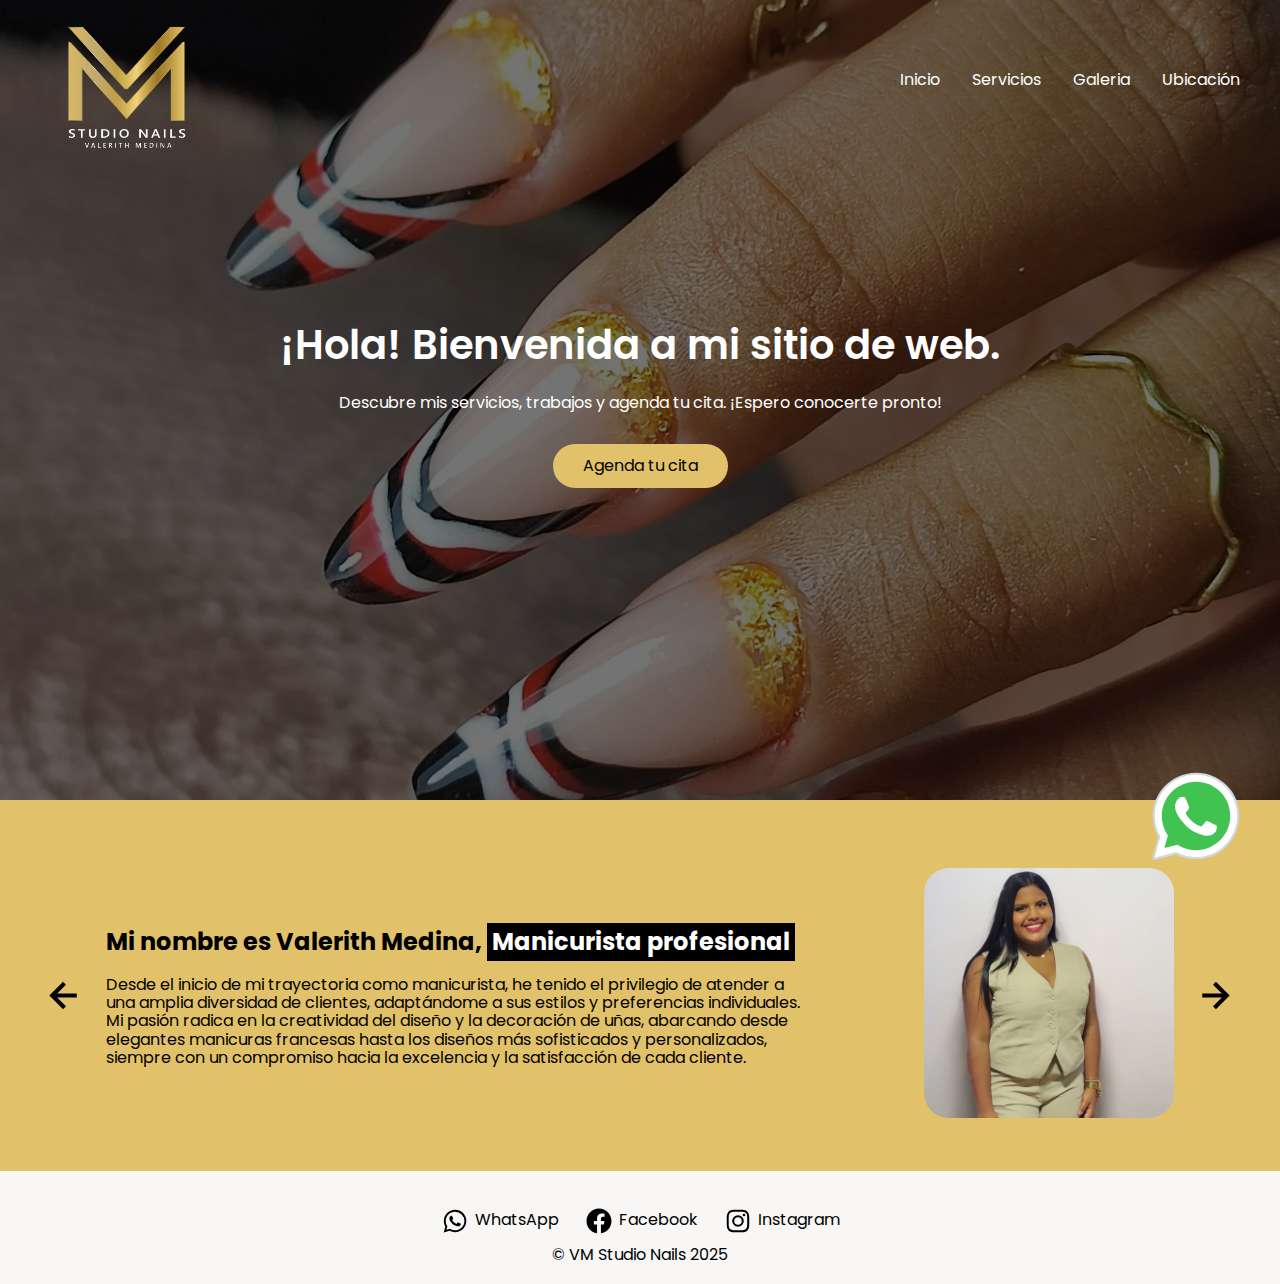
==== index.html @ f71b462e "primer repositorio" ====
<!DOCTYPE html>
<html lang="en">
<head>
    <meta charset="UTF-8">
    <meta name="viewport" content="width=device-width, initial-scale=1.0">
    <link rel="shortcut icon"  href="./image/Logo-sin-circulo.png" type="image/x-icon">
    <link rel="stylesheet" href="./CSS/Style.css">
    <link rel="stylesheet" href="./CSS/normalize.css">
    <title>VM Studionails</title>
    <meta name="title" content="Valerith Medina - StudioNails" />
    <meta name="description" content="Transforma tus uñas con los diseños más exclusivos y servicios de calidad. ¡Descubre el arte de la manicura en nuestra página web y reserva tu cita hoy" />

    <!-- Open Graph / Facebook -->
    <meta property="og:type" content="website"/>
    <meta property="og:url" content="https://VMStudionails.com/" />
    <meta property="og:title" content="Valerith Medina - StudioNails" />
    <meta property="og:description" content="Transforma tus uñas con los diseños más exclusivos y servicios de calidad. ¡Descubre el arte de la manicura en nuestra página web y reserva tu cita hoy" />
    <meta property="og:image" content="https://drive.google.com/file/d/1LqUIKLNgIzP4j2QgYNeeBgEh4cgS9GEn/view?usp=drive_link" />


</head>
<body>
    
    <body>
        <div>
            <img class="btn_ws btn_ws_style" src="./image/whatsapp.svg" alt="Boton whatsapp"></a>
        </div>

        <header class="hero">
            <nav class="nav container">
                
                <div class="nav_logo">
                    <img class="nav_title" src="./image/Logo-sin-circulo.png" alt="Logovalenails">
                </div>

                <ul class="nav_link nav_link--menu">

                    <li class="nav_items">
                        <a href="#" id="nav_inicio" class="nav_links">Inicio</a>
                    </li>
                    <li class="nav_items">
                        <a href="#" id="nav_servicios" class="nav_links">Servicios</a>
                    </li>
                    <li class="nav_items">
                        <a href="#" id="nav_trabajos" class="nav_links">Galeria</a>
                    </li>
                    <li class="nav_items">
                        <a href="#" id="nav_info" class="nav_links">Ubicación</a>
                    </li>

                    <img src="./image/close.svg" class="nav_close" alt="close">
                </ul>
    
                <div class="nav_menu">
                    <img src="./image/menu-alt-right.svg" class="nav_img" alt="Menu">
                </div>
    
            </nav>
    
            <section class="hero_container container">
                <h1 class="hero_title">¡Hola! Bienvenida a mi sitio de web.</h1>
                <p class="hero_paragraph">Descubre mis servicios, trabajos y agenda tu cita. ¡Espero conocerte pronto!</p>
                <button id="btn_whatsapp" class="btn_ws cta">Agenda tu cita</button>
    
            </section>
        </header>
        <main>

            <section class="blog">
                <div class="blog_container container">
                    <img class="blog_arrow" id="before" src="./image/letfarrow.svg" alt="leftarrow">
    
                    <section class="blog_body blog_body--show" data-id="1">
                        <div class="blog_texts">
                            <h2 class="subtitle">Mi nombre es Valerith Medina, <span class="blog_course">Manicurista profesional</span></h2>
                            <p class="blog_review">Desde el inicio de mi trayectoria como manicurista, he tenido el privilegio de atender a una amplia diversidad de clientes, adaptándome a sus estilos y preferencias individuales. Mi pasión radica en la creatividad del diseño y la decoración de uñas, abarcando desde elegantes manicuras francesas hasta los diseños más sofisticados y personalizados, siempre con un compromiso hacia la excelencia y la satisfacción de cada cliente.</p>
                        </div>
    
                        <figure class="blog_picture">
                            <img class="blog_img" src="./image/Webp/ValerithMedina.webp" alt="Foto de valerith">
    
                        </figure>
    
                    </section>
                     
    
                    <section class="blog_body" data-id="2">
                        <div class="blog_texts">
                            <h2 class="subtitle"><span class="blog_course">Profesionalismo, Excelencia y dedicación</span> en el cuidado de tus uñas</h2>
                            <p class="blog_review">Como manicurista, mi prioridad es realzar la belleza de tus manos con técnicas innovadoras y personalizadas. Cuento con certificados que avalan mi formación y experiencia, lo que garantiza un servicio profesional respaldado por los más altos estándares de calidad. Trabajo con productos de excelencia, asegurando siempre higiene y cuidado.</p>
                        </div>
    
                        <figure class="blog_picture">
                            <img class="blog_img-1-2" src="./image/Webp/Certifado1.webp" alt="Foto de valerith">
    
                        </figure>
    
                    </section>
    
    
                    <section class="blog_body" data-id="3">
                        <div class="blog_texts">
                            <h2 class="subtitle">Queridas clientas, Con<span class="blog_course">3 años de experiencia</span>en el arte del cuidado de uñas.</h2>
                            <p class="blog_review">Para mí, cada visita es una oportunidad de reafirmar mi compromiso con la calidad y la excelencia. Siempre será un verdadero placer atenderles, crear momentos únicos y contribuir a que luzcan aún más radiantes.</p>
                        </div>
    
                        <figure class="blog_picture">
                            <img class="blog_img-1-2" src="./image/Webp/Certificado2.webp" alt="Foto de valerith">
    
                        </figure>
    
                    </section>
    
                    <img class="blog_arrow" id="next" src="./image/rightarrow.svg" alt="rightarrow">
                </div>
    
    
    
            </section>
        </main>

        <footer class="footer">

            <section class="footer_copy container">
                <div class="footer_social">
                    <a class="footer_icons footer_btnws1"><img id="footer_btnws" class="footer_img" src="./image/ws.svg" alt="">WhatsApp</a>
                    <a class="footer_icons footer_btnfb1"><img id="footer_btnfb" class="footer_img" src="./image/fb.svg" alt="">Facebook</a>
                    <a class="footer_icons footer_btnig1"><img id="footer_btnig" class="footer_img" src="./image/instagram.svg" alt="">Instagram</a>
                </div>

        
                    <p class="footer_copyright">&copy; VM Studio Nails 2025</p>
                </div>
        
            </section>
        </footer>

        <script src="./JS/menu.js" ></script>
        <script src="./JS/slider.js" ></script>
        <script src="JS/galeria-servicios.js"></script>

</body>
</html>
---- CSS/Style.css ----
@import url('https://fonts.googleapis.com/css2?family=DM+Sans:ital,opsz,wght@0,9..40,100..1000;1,9..40,100..1000&family=Poppins:wght@300;400;600;700&family=Roboto:ital,wght@0,100..900;1,100..900&display=swap');

*{
    margin: 0;
}

:root{
    --padding-container:100px 0;
    --color-fondo: #e1c169;;
    
}
body {
    background-color:#e1c169;
    font-family: "Poppins", sans-serif;;
}
.btn_ws_style{
    width: 6.5rem;
    position: fixed;
    bottom: 2rem;
    right: 2rem;
    transition: all.3s ease;
    z-index: 10000;
} 
.btn_ws_style:hover{
    width: 8rem;
}


.container {
    width: 98%;
    max-width: 1200px;
    margin: 0 auto;
    overflow: hidden;
    padding: var(--padding-container);
    

}

.hero{
    background-color: var(--color-fondo);
    z-index: 1;
    width: 100%;
    height: 100vh;
    min-height: 600px;
    max-height: 800px;
    position: relative;
    display: grid;
    grid-template-rows: 100px 1fr;
    color: white;
}

.hero::before{
    content: "";
    position: absolute;
    margin: 0;
    width: 100%;
    height: 100%;
    background-image: linear-gradient(180deg, #0000008c 0%, #0000008c 100%), url("../image/Webp/1.webp");
    background-position: center;
    background-size: cover;
    background-repeat: no-repeat;
    z-index: -1;
}

.nav{
    height: 100%;
    display: flex;
    align-items: center;
    padding-top: 80px;

}

.nav_title{
    margin-top: 25px;
    margin-left: 10px;
    width: 150px;
    height: 150px;    
}

.nav_link{
    margin-left: auto;
    padding: 0;
    display: grid;
    grid-auto-flow: column;
    grid-auto-columns: max-content;
    gap: 2em;
    z-index: 1;
    
}

.nav_items{
    list-style: none ;
}


.nav_links{
    color: white;
    text-decoration: none;
}

.nav_menu{
    margin-left: auto;
    cursor: pointer;
    display: none;
}
.logo_title_nav{
    display: none;
    box-sizing: border-box;
    width: 40px;
    height: 40px;
    color: white;
}

.nav_img{
    margin-right: 10px;
    display: block;
    width: 30px;
}

.nav_close{
    display: var(--show, none);
}

.hero_container{
    max-width: 800px;
    --padding-container:0;
    display: grid;
    grid-auto-rows: max-content;
    align-content: center;
    gap: 1em;
    padding-bottom: 100px;
    text-align: center;
    animation: myAnim 2s ease 0s 1 normal forwards;
}
@keyframes myAnim {
	0% {
		opacity: 0;
		transform: translateY(-50px);
	}

	100% {
		opacity: 1;
		transform: translateY(0);
	}
}

.hero_title{
    font-size: 2.5rem;
    font-weight: 600;
    margin: 10px 10px;
    

}
/* Boton*/
.cta{
    display: inline-block;
    background-color: var(--color-fondo);
    justify-self: center;
    color: rgb(0, 0, 0);
    text-decoration: none;
    padding: 13px 30px ;
    border-radius: 32px;
    margin-top: 15px;
    cursor: pointer;
    border: none;
} 
.cta:hover{
    scale: 110%;
}

/* Blog*/
.blog{
    padding-top: 40px;

}
.blog_container{
    display: grid;
    grid-template-columns: 50px 1fr 50px;
    gap: 1em;
    align-items: center;
    padding-top: 0;
    padding-bottom: 20px;
}
.blog_body{
    display: grid;
    grid-template-columns: 1fr max-content;
    justify-content: space-between;
    align-items: center;
    gap: 2em;
    grid-column: 2/3;
    grid-row: 1/2;
    opacity: 0;
    pointer-events: none;
}
.blog_body--show{
    pointer-events: unset;
    opacity: 1;
    transition: opacity 1.5s ease-in-out;
    
}
.blog_img{
    width: 250px; 
    height: 250px; 
    object-fit: cover;
    object-position: top;
    border-radius: 10%;
    

}
.blog_img-1-2{
    width: 250px; 
    height: 100%; 
    object-fit: cover;
    border-radius: 10%; 
    
}
.blog_texts{
    max-width: 700px;
}
.blog_course{
    background-color: rgb(0, 0, 0);
    color: rgb(255, 255, 255);
    display: inline-block;
    padding: 5px; 
}
.blog_arrow{
    width: 98%;
    cursor: pointer;
}
.blog_review{
    margin-top: 15px;
    
}
.footer{
    background-color:#f8f7f5;
    padding-top: 20px;
}
.footer_copy{
    display: flex;
    flex-direction: column;
    justify-content: center;
    gap: 10px;
    padding-top: 15px;
    padding-bottom: 20px;
}
.footer_social{
    display: flex;
    justify-content: center;
    gap: 25px;
}
.footer_copyright{
    color: rgb(0, 0, 0);
    display: flex;
    justify-content: center;
}
.footer_img{
    width: 30px;
    height: 30px;
    cursor: pointer;
}
.footer_icons{
    display: flex;
    align-items: center;
    gap: 5px;
    cursor: pointer;
}

/* Mediaqueries*/

@media (max-width: 800px) {
    
    .nav_menu{
        display: block;
    }
    
    .nav_link--menu{
        position: fixed;
        background-image: radial-gradient(circle, rgba(0,0,0,0.700717787114846) 0%, rgba(0,0,0,0.8715861344537815) 100%), url("../image/Webp/1.webp");       
        background-size: cover;
        background-repeat: no-repeat;
        background-position: center;
        top: 0;
        right: 0;
        width: 100%;
        height: 100%;
        display: flex;
        flex-direction: column;
        justify-content: space-evenly;
        align-items: center;
        z-index: 100;
        opacity: 0;
        pointer-events: none;   
        animation: myAnim3 1s ease 0s 1 normal forwards;
    }   
    
    @keyframes myAnim3 {
        0% {
            transform: scaleX(1);
            transform-origin: 100% 100%;
        }
    
        100% {
            transform: scaleX(0);
            transform-origin: 100% 100%;
        }
    }   
   
    .nav_link--show{
        --show: block;
        font-size: 1.2rem;
        opacity: 1;
        pointer-events: unset;
        z-index: 100;
        animation: myAnim1 1s ease 0s 1 normal forwards;     
    }
    

    @keyframes myAnim1 {
        0% {
            transform: scaleX(0);
            transform-origin: 100% 100%;
        }
    
        100% {
            transform: scaleX(1);
            transform-origin: 100% 100%;
        }
    }
    body.modal-open {
        overflow: hidden;
    }
    .hero_title{
        font-size: 2rem;
    }

    .about_main{
        gap: 2em;
    }
    .about_icons:last-of-type{
        grid-column: 1/-1;
    }

    .nav_close{
        position: absolute;
        top: 30px;
        right: 30px;
        width: 30px;
        cursor: pointer;
    }
    .hero_container{
    padding: 0;
    }
    .hero_title{
        font-size: 2rem;
    }

    .about_main{
        gap: 2em;
    }
    .about_icons:last-of-type{
        grid-column: 1/-1;
    }
   .cta{
    padding: 12px 23px;
    font-size: .9rem;
   }
   .blog_review{
    font-size: .9rem;
   }
   .footer{
    background-color:#f8f7f5;
   }
   .footer_copyright{
    font-size: .7rem;
   }
   .footer_img{
    width: 23px;
    height: 23px;
   }
   .footer_copy{
    gap: 5px;
   }
   .footer_social{
    gap: 10px;
   }
   .btn_ws_style{
    width: 4.5rem;
    margin-right: -20px;
   }
   .blog_arrow{
    width: 40px;
    height: 40px;
   }
   .btn_ws_style:hover{
    width: 5rem;
}
}

@media (max-width: 633px) {
    .blog_body{
        display: grid;
        grid-template-columns: 1fr;
    }
    .nav_title{
        width: 100px;
        height: 100px;
    }
    .blog_picture{
        display: flex;
        justify-content: center;
    }
    .cta_header{
        font-size: .8rem;
    }
}
@media (max-width: 385px) {
    .blog_img{
        width: 220px;
        height: 220px;
    }
    .blog_container{
        grid-template-columns: 1fr 1fr 1fr;  
    }
    .hero_title{
        margin: 0 20px;
    }
    .footer_copyright{
        margin-top: 8px;
        font-size: .7rem;
    }
    .footer_social{
        display: grid;

    }
    
}
@media (max-width: 340px) {
   
    .blog_img{
        width: 210px;
    }
    .blog_arrow {
        width: 34px;
        height: 34px;
        }
    
}
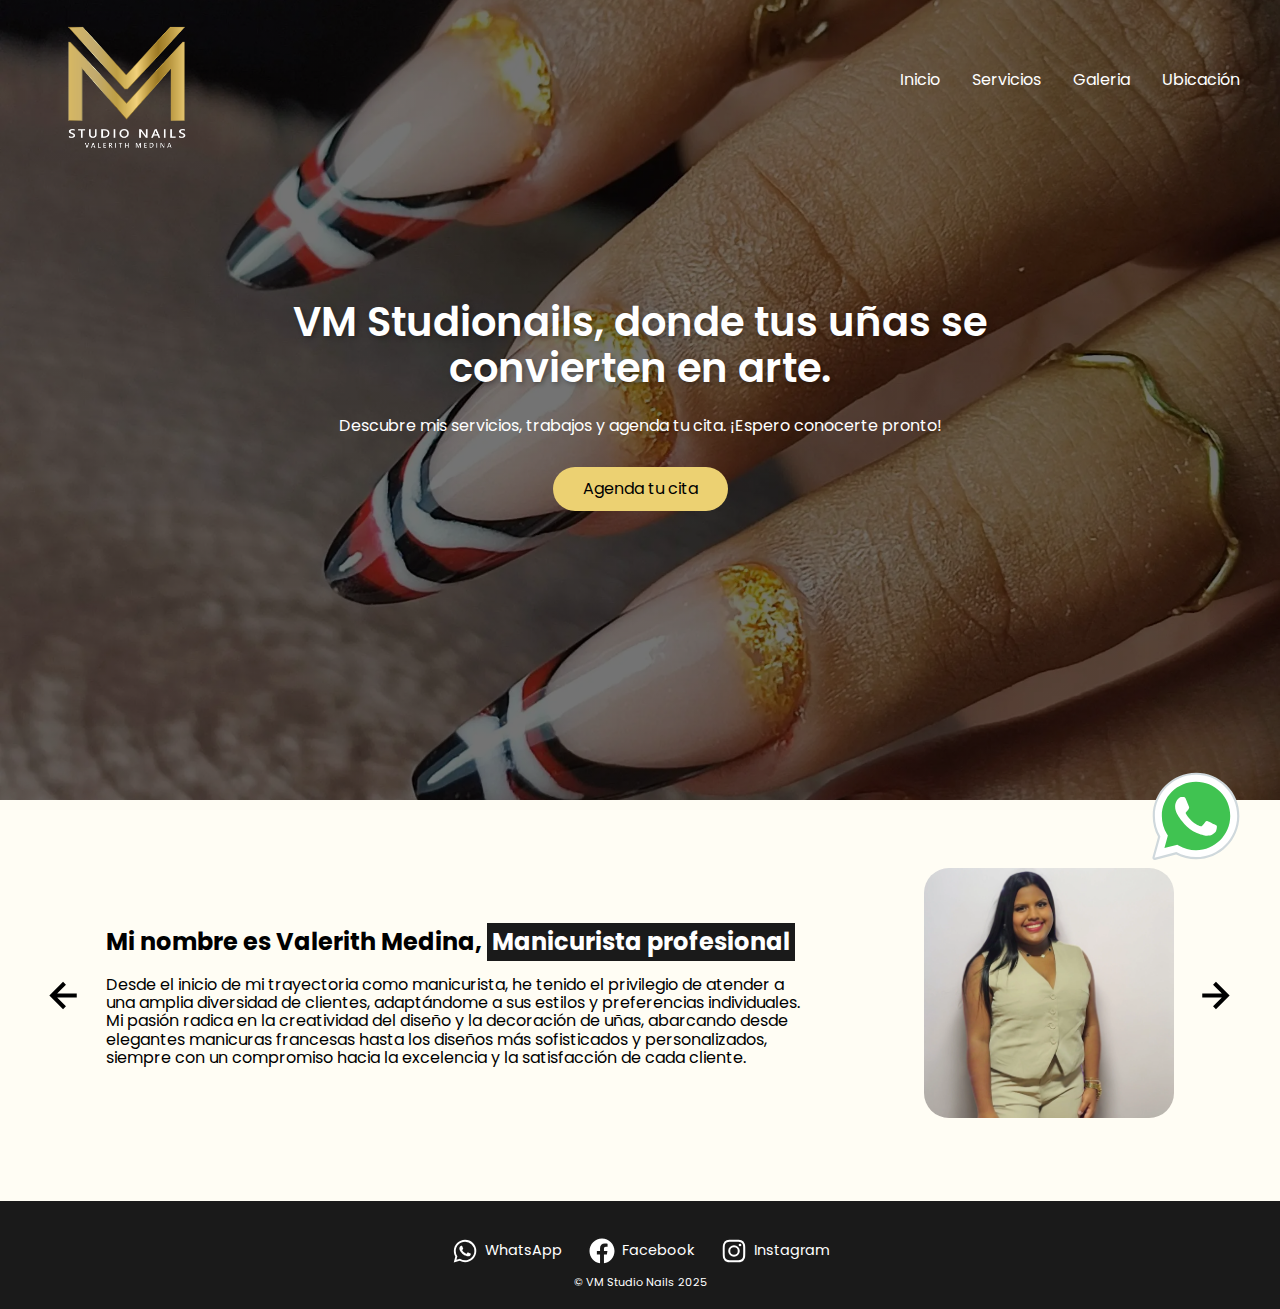
==== commit bd64817e: "Aplique cambios de colores, ect." ====
--- a/index.html
+++ b/index.html
@@ -16,9 +16,8 @@
     <meta property="og:title" content="Valerith Medina - StudioNails" />
     <meta property="og:description" content="Transforma tus uñas con los diseños más exclusivos y servicios de calidad. ¡Descubre el arte de la manicura en nuestra página web y reserva tu cita hoy" />
     <meta property="og:image" content="https://drive.google.com/file/d/1LqUIKLNgIzP4j2QgYNeeBgEh4cgS9GEn/view?usp=drive_link" />
+</head>
 
-
-</head>
 <body>
     
     <body>
@@ -58,7 +57,7 @@
             </nav>
     
             <section class="hero_container container">
-                <h1 class="hero_title">¡Hola! Bienvenida a mi sitio de web.</h1>
+                <h1 class="hero_title">VM Studionails, donde tus uñas se convierten en arte.</h1>
                 <p class="hero_paragraph">Descubre mis servicios, trabajos y agenda tu cita. ¡Espero conocerte pronto!</p>
                 <button id="btn_whatsapp" class="btn_ws cta">Agenda tu cita</button>
     
@@ -92,7 +91,6 @@
     
                         <figure class="blog_picture">
                             <img class="blog_img-1-2" src="./image/Webp/Certifado1.webp" alt="Foto de valerith">
-    
                         </figure>
     
                     </section>
@@ -106,16 +104,13 @@
     
                         <figure class="blog_picture">
                             <img class="blog_img-1-2" src="./image/Webp/Certificado2.webp" alt="Foto de valerith">
-    
                         </figure>
     
                     </section>
     
                     <img class="blog_arrow" id="next" src="./image/rightarrow.svg" alt="rightarrow">
                 </div>
-    
-    
-    
+
             </section>
         </main>
 
--- a/CSS/Style.css
+++ b/CSS/Style.css
@@ -4,14 +4,20 @@
     margin: 0;
 }
 
+
 :root{
     --padding-container:100px 0;
-    --color-fondo: #e1c169;;
-    
+    --color-fondo: #ecd172;
+    --color-fondo-original: #fffdf4;
+    --color-footer:#1a1a1a;
 }
 body {
-    background-color:#e1c169;
+    background-color: var(--color-fondo-original);
     font-family: "Poppins", sans-serif;;
+}
+h1{
+    text-shadow: 2px 2px 5px rgba(0, 0, 0, 0.3);
+    font-weight: bold;
 }
 .btn_ws_style{
     width: 6.5rem;
@@ -87,17 +93,13 @@
     z-index: 1;
     
 }
-
 .nav_items{
-    list-style: none ;
-}
-
-
+    list-style: none;
+}
 .nav_links{
     color: white;
     text-decoration: none;
 }
-
 .nav_menu{
     margin-left: auto;
     cursor: pointer;
@@ -110,17 +112,14 @@
     height: 40px;
     color: white;
 }
-
 .nav_img{
     margin-right: 10px;
     display: block;
     width: 30px;
 }
-
 .nav_close{
     display: var(--show, none);
 }
-
 .hero_container{
     max-width: 800px;
     --padding-container:0;
@@ -179,7 +178,7 @@
     gap: 1em;
     align-items: center;
     padding-top: 0;
-    padding-bottom: 20px;
+    padding-bottom: 50px;
 }
 .blog_body{
     display: grid;
@@ -218,7 +217,7 @@
     max-width: 700px;
 }
 .blog_course{
-    background-color: rgb(0, 0, 0);
+    background-color: var(--color-footer);
     color: rgb(255, 255, 255);
     display: inline-block;
     padding: 5px; 
@@ -232,26 +231,29 @@
     
 }
 .footer{
-    background-color:#f8f7f5;
+    background-color: var(--color-footer);
     padding-top: 20px;
 }
 .footer_copy{
+    color: white;
     display: flex;
     flex-direction: column;
     justify-content: center;
     gap: 10px;
     padding-top: 15px;
     padding-bottom: 20px;
+    font-size: .7rem;
 }
 .footer_social{
     display: flex;
     justify-content: center;
     gap: 25px;
+    font-size: .9rem;
 }
 .footer_copyright{
-    color: rgb(0, 0, 0);
     display: flex;
     justify-content: center;
+    
 }
 .footer_img{
     width: 30px;
@@ -365,11 +367,11 @@
     font-size: .9rem;
    }
    .blog_review{
-    font-size: .9rem;
-   }
-   .footer{
-    background-color:#f8f7f5;
-   }
+    font-size: 1rem;
+   }
+   .footer_social{
+    font-size: .8rem;
+}
    .footer_copyright{
     font-size: .7rem;
    }
@@ -394,6 +396,7 @@
    .btn_ws_style:hover{
     width: 5rem;
 }
+
 }
 
 @media (max-width: 633px) {
@@ -426,16 +429,18 @@
     }
     .footer_copyright{
         margin-top: 8px;
-        font-size: .7rem;
     }
     .footer_social{
         display: grid;
-
-    }
-    
-}
-@media (max-width: 340px) {
-   
+    }
+}
+@media (max-width: 370px) {
+    .blog_container {
+        display: grid;
+        grid-template-columns: 30px 1fr 30px;
+        gap: .5rem;
+    }
+        
     .blog_img{
         width: 210px;
     }
@@ -445,4 +450,24 @@
         }
     
 }
-
+@media (max-width: 350px) {
+    .blog_container {
+        display: grid;
+        grid-template-columns: 30px 1fr 30px;
+        gap: .5rem;
+    }
+    .blog_picture{
+        text-align: center;
+    }
+    .blog_img{
+        width: 190px;
+    }
+}
+
+@media (max-width: 330px) {
+
+.blog_arrow {
+    width: 27px;
+    height: 27px;
+    }
+}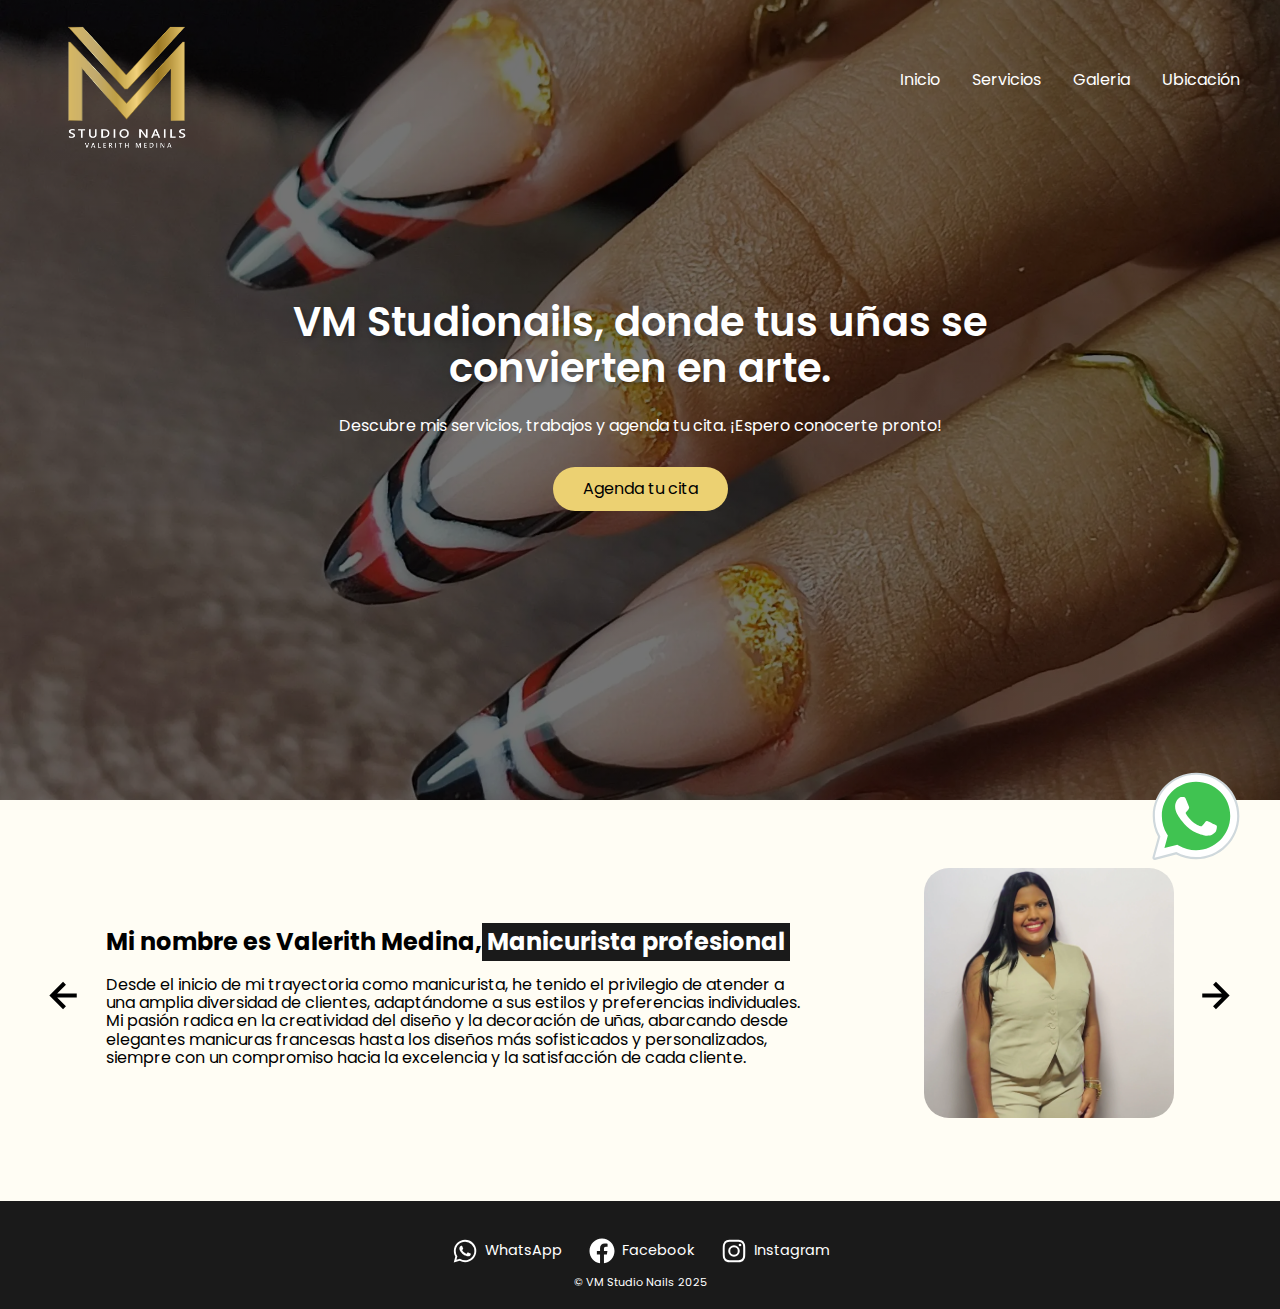
==== commit 57aaa7f6: "Cambie el padding" ====
--- a/index.html
+++ b/index.html
@@ -71,7 +71,7 @@
     
                     <section class="blog_body blog_body--show" data-id="1">
                         <div class="blog_texts">
-                            <h2 class="subtitle">Mi nombre es Valerith Medina, <span class="blog_course">Manicurista profesional</span></h2>
+                            <h2 class="subtitle">Mi nombre es Valerith Medina,<span class="blog_course">Manicurista profesional</span></h2>
                             <p class="blog_review">Desde el inicio de mi trayectoria como manicurista, he tenido el privilegio de atender a una amplia diversidad de clientes, adaptándome a sus estilos y preferencias individuales. Mi pasión radica en la creatividad del diseño y la decoración de uñas, abarcando desde elegantes manicuras francesas hasta los diseños más sofisticados y personalizados, siempre con un compromiso hacia la excelencia y la satisfacción de cada cliente.</p>
                         </div>
     
